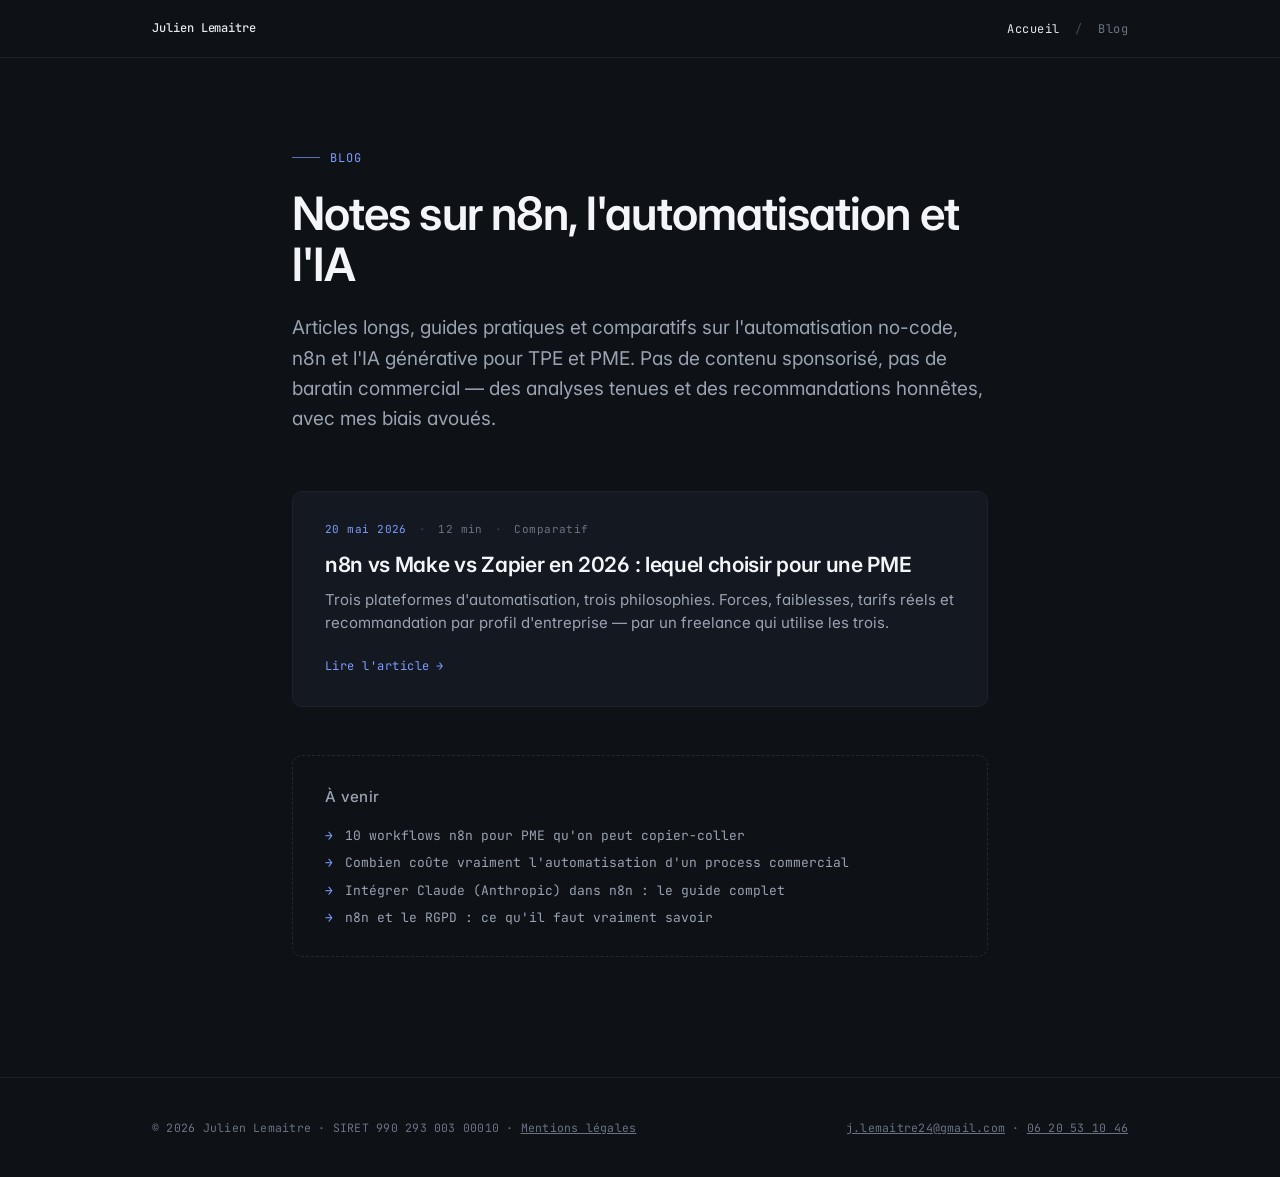
==== blog/index.html @ 1041b023 "Track les CTAs stratégiques via data-umami-event sur les 7 pages" ====
<!doctype html>
<html lang="fr-FR">
<head>
<meta charset="utf-8" />
<meta name="viewport" content="width=device-width, initial-scale=1" />

<title>Blog — n8n, automatisation et IA pour PME · Julien Lemaitre</title>
<meta name="description" content="Articles et guides sur l'automatisation no-code, n8n, l'IA générative et le workflow automation pour TPE et PME. Par Julien Lemaitre, freelance basé à Lyon." />
<meta name="author" content="Julien Lemaitre" />
<meta name="robots" content="index, follow, max-image-preview:large, max-snippet:-1" />
<meta name="theme-color" content="#0e1116" />

<link rel="canonical" href="https://julienlemaitre.fr/blog/" />
<link rel="icon" type="image/svg+xml" href="/favicon.svg" />
<link rel="apple-touch-icon" sizes="180x180" href="/apple-touch-icon.png" />

<meta property="og:type" content="website" />
<meta property="og:locale" content="fr_FR" />
<meta property="og:site_name" content="Julien Lemaitre" />
<meta property="og:title" content="Blog — n8n, automatisation et IA pour PME" />
<meta property="og:description" content="Articles et guides sur l'automatisation no-code, n8n et l'IA générative pour TPE et PME." />
<meta property="og:url" content="https://julienlemaitre.fr/blog/" />
<meta property="og:image" content="https://julienlemaitre.fr/assets/og-image.png" />

<meta name="twitter:card" content="summary_large_image" />
<meta name="twitter:title" content="Blog — n8n, automatisation et IA pour PME" />
<meta name="twitter:description" content="Articles et guides sur l'automatisation no-code et l'IA générative." />
<meta name="twitter:image" content="https://julienlemaitre.fr/assets/og-image.png" />

<link rel="preconnect" href="https://fonts.googleapis.com" />
<link rel="preconnect" href="https://fonts.gstatic.com" crossorigin />
<link href="https://fonts.googleapis.com/css2?family=Inter:wght@300;400;500;600;700&family=JetBrains+Mono:wght@400;500&display=swap" rel="stylesheet" />
<link rel="stylesheet" href="/assets/article.css" />

<script type="application/ld+json">
{
  "@context": "https://schema.org",
  "@graph": [
    {
      "@type": "BreadcrumbList",
      "itemListElement": [
        {"@type": "ListItem", "position": 1, "name": "Accueil", "item": "https://julienlemaitre.fr/"},
        {"@type": "ListItem", "position": 2, "name": "Blog"}
      ]
    },
    {
      "@type": "Blog",
      "name": "Blog Julien Lemaitre — n8n, automatisation et IA",
      "description": "Articles et guides sur l'automatisation no-code, n8n et l'IA générative pour TPE et PME.",
      "url": "https://julienlemaitre.fr/blog/",
      "inLanguage": "fr-FR",
      "author": {"@type": "Person", "name": "Julien Lemaitre", "url": "https://julienlemaitre.fr/"},
      "blogPost": [
        {
          "@type": "BlogPosting",
          "headline": "n8n vs Make vs Zapier en 2026 : lequel choisir pour une PME",
          "url": "https://julienlemaitre.fr/blog/n8n-vs-make-vs-zapier-2026",
          "datePublished": "2026-05-20",
          "author": {"@type": "Person", "name": "Julien Lemaitre"}
        }
      ]
    }
  ]
}
</script>

<style>
  .article-list { display: flex; flex-direction: column; gap: 18px; margin: 32px 0 0; }
  .article-card {
    display: block;
    padding: 28px 32px;
    background: var(--bg-card);
    border: 1px solid var(--border-soft);
    border-radius: 10px;
    text-decoration: none;
    color: inherit;
    transition: border-color 0.15s ease, transform 0.1s ease;
  }
  .article-card:hover {
    border-color: var(--accent-line);
    transform: translateY(-1px);
  }
  .article-card .article-meta {
    display: flex;
    gap: 12px;
    flex-wrap: wrap;
    align-items: center;
    font-family: var(--mono);
    font-size: 11px;
    letter-spacing: 0.04em;
    color: var(--fg-dim);
    margin-bottom: 12px;
  }
  .article-card .article-meta .date { color: var(--accent); }
  .article-card .article-meta .sep { opacity: 0.5; }
  .article-card .article-title {
    display: block;
    font-size: 21px;
    font-weight: 600;
    color: #f3f5f8;
    margin-bottom: 10px;
    letter-spacing: -0.015em;
    line-height: 1.3;
  }
  .article-card .article-desc {
    color: var(--fg-muted);
    font-size: 15px;
    line-height: 1.55;
    margin: 0 0 16px;
  }
  .article-card .article-read {
    font-family: var(--mono);
    font-size: 12px;
    letter-spacing: 0.04em;
    color: var(--accent);
    display: inline-flex;
    align-items: center;
    gap: 6px;
  }
  .article-card .article-read .arrow { transition: transform 0.15s ease; }
  .article-card:hover .article-read .arrow { transform: translateX(3px); }

  .upcoming {
    margin-top: 48px;
    padding: 28px 32px;
    border: 1px dashed var(--border);
    border-radius: 10px;
    color: var(--fg-dim);
  }
  .upcoming h2 {
    font-size: 15px;
    color: var(--fg-muted);
    margin: 0 0 16px;
    font-weight: 500;
    letter-spacing: 0.02em;
  }
  .upcoming ul {
    list-style: none;
    padding: 0;
    margin: 0;
    display: flex;
    flex-direction: column;
    gap: 8px;
  }
  .upcoming li {
    font-family: var(--mono);
    font-size: 13px;
    color: var(--fg-muted);
    line-height: 1.5;
  }
  .upcoming li::before {
    content: "→ ";
    color: var(--accent);
    margin-right: 4px;
  }
</style>
<script defer src="https://cloud.umami.is/script.js" data-website-id="cdc237ee-e042-418c-96bf-7b74067eba70"></script>
</head>
<body>

<nav class="top" aria-label="Fil d'Ariane">
  <div class="container">
    <a href="/" class="brand">Julien Lemaitre</a>
    <span class="crumb">
      <a href="/">Accueil</a>
      <span class="sep">/</span>
      Blog
    </span>
  </div>
</nav>

<article class="case-page">
  <div class="container">

    <header class="head">
      <p class="eyebrow">Blog</p>
      <h1>Notes sur n8n, l'automatisation et l'IA</h1>
      <p class="lede">
        Articles longs, guides pratiques et comparatifs sur l'automatisation no-code, n8n et l'IA
        générative pour TPE et PME. Pas de contenu sponsorisé, pas de baratin commercial — des
        analyses tenues et des recommandations honnêtes, avec mes biais avoués.
      </p>
    </header>

    <div class="article-list">

      <a class="article-card" data-umami-event="article-card-click" href="/blog/n8n-vs-make-vs-zapier-2026.html">
        <div class="article-meta">
          <span class="date">20 mai 2026</span>
          <span class="sep">·</span>
          <span>12 min</span>
          <span class="sep">·</span>
          <span>Comparatif</span>
        </div>
        <span class="article-title">n8n vs Make vs Zapier en 2026 : lequel choisir pour une PME</span>
        <p class="article-desc">
          Trois plateformes d'automatisation, trois philosophies. Forces, faiblesses, tarifs réels
          et recommandation par profil d'entreprise — par un freelance qui utilise les trois.
        </p>
        <span class="article-read">Lire l'article <span class="arrow" aria-hidden="true">→</span></span>
      </a>

    </div>

    <section class="upcoming" aria-labelledby="upcoming-title">
      <h2 id="upcoming-title">À venir</h2>
      <ul>
        <li>10 workflows n8n pour PME qu'on peut copier-coller</li>
        <li>Combien coûte vraiment l'automatisation d'un process commercial</li>
        <li>Intégrer Claude (Anthropic) dans n8n : le guide complet</li>
        <li>n8n et le RGPD : ce qu'il faut vraiment savoir</li>
      </ul>
    </section>

  </div>
</article>

<footer>
  <div class="container">
    <span>© 2026 Julien Lemaitre · SIRET 990 293 003 00010 · <a href="/mentions-legales.html">Mentions légales</a></span>
    <span><a href="mailto:j.lemaitre24@gmail.com" data-umami-event="mail-footer">j.lemaitre24@gmail.com</a> · <a href="tel:+33620531046" data-umami-event="phone-footer">06 20 53 10 46</a></span>
  </div>
</footer>

</body>
</html>
---- assets/article.css ----
:root {
  --bg:          #0e1116;
  --bg-elev:     #161a22;
  --bg-card:     #141821;
  --border:      #232834;
  --border-soft: #1c212b;
  --fg:          #e6e8ec;
  --fg-muted:    #9aa3b2;
  --fg-dim:      #6b7383;
  --accent:      #7c9cff;
  --accent-soft: #2a3550;
  --accent-line: #3a4a78;

  --mono: "JetBrains Mono", ui-monospace, SFMono-Regular, Menlo, monospace;
  --sans: "Inter", ui-sans-serif, system-ui, -apple-system, "Segoe UI", Roboto, sans-serif;

  --container: 760px;
}

* { box-sizing: border-box; }
html, body { margin: 0; padding: 0; }
html { -webkit-text-size-adjust: 100%; scroll-behavior: smooth; }
body {
  background: var(--bg);
  color: var(--fg);
  font-family: var(--sans);
  font-size: 16.5px;
  line-height: 1.7;
  font-feature-settings: "ss01", "cv11";
  -webkit-font-smoothing: antialiased;
  -moz-osx-font-smoothing: grayscale;
}
a { color: var(--accent); }
::selection { background: var(--accent-soft); color: #fff; }

.container {
  max-width: var(--container);
  margin: 0 auto;
  padding: 0 32px;
}

nav.top {
  border-bottom: 1px solid var(--border-soft);
  padding: 18px 0;
  font-family: var(--mono);
  font-size: 12px;
  color: var(--fg-dim);
  letter-spacing: 0.04em;
}
nav.top .container {
  max-width: 1040px;
  display: flex;
  justify-content: space-between;
  align-items: center;
  gap: 16px;
  flex-wrap: wrap;
}
nav.top a {
  color: var(--fg);
  text-decoration: none;
  border-bottom: 1px solid transparent;
  transition: border-color 0.15s ease, color 0.15s ease;
}
nav.top a:hover { color: var(--accent); border-bottom-color: var(--accent); }
nav.top .brand { color: var(--fg); font-weight: 500; letter-spacing: -0.005em; }
nav.top .crumb { color: var(--fg-dim); }
nav.top .crumb .sep { margin: 0 8px; opacity: 0.6; }

article.case-page {
  padding: 80px 0 40px;
}
article.case-page header.head {
  margin-bottom: 56px;
  max-width: var(--container);
}

/* ─── Layout avec sommaire latéral ─── */
.case-page .container.has-toc {
  max-width: 1080px;
  display: grid;
  grid-template-columns: minmax(0, 1fr) 220px;
  gap: 64px;
  align-items: start;
}
.case-page .container.has-toc .article-main {
  min-width: 0;
  max-width: var(--container);
}
.case-page .container.has-toc .article-main header.head { max-width: 100%; }

@media (max-width: 1100px) {
  .case-page .container.has-toc {
    grid-template-columns: 1fr;
    max-width: var(--container);
    gap: 0;
  }
}

aside.toc {
  position: sticky;
  top: 32px;
  align-self: start;
  padding: 0 0 0 18px;
  border-left: 1px solid var(--border-soft);
  max-height: calc(100vh - 64px);
  overflow-y: auto;
  font-size: 13px;
  line-height: 1.5;
}
aside.toc .toc-label {
  font-family: var(--mono);
  font-size: 10.5px;
  letter-spacing: 0.1em;
  text-transform: uppercase;
  color: var(--fg-dim);
  margin: 0 0 14px;
}
aside.toc ol {
  list-style: none;
  margin: 0;
  padding: 0;
  counter-reset: tocnum;
}
aside.toc ol li {
  margin: 0 0 8px;
  position: relative;
  counter-increment: tocnum;
}
aside.toc ol li::before {
  content: counter(tocnum, decimal-leading-zero);
  font-family: var(--mono);
  font-size: 10.5px;
  color: var(--fg-dim);
  margin-right: 8px;
  letter-spacing: 0.02em;
}
aside.toc ol li ol {
  margin-top: 6px;
  padding-left: 12px;
  counter-reset: subtocnum;
}
aside.toc ol li ol li {
  margin-bottom: 4px;
  counter-increment: subtocnum;
}
aside.toc ol li ol li::before {
  content: "–";
  color: var(--fg-dim);
  margin-right: 6px;
}
aside.toc a {
  color: var(--fg-muted);
  text-decoration: none;
  transition: color 0.12s ease;
}
aside.toc a:hover { color: var(--accent); }
aside.toc a.active {
  color: var(--accent);
  font-weight: 500;
}

/* En mobile : sommaire en accordion en haut */
@media (max-width: 1100px) {
  aside.toc {
    position: static;
    margin: 24px 0 40px;
    padding: 20px 22px;
    border: 1px solid var(--border-soft);
    border-radius: 8px;
    max-height: none;
  }
  aside.toc.collapsed ol { display: none; }
  aside.toc .toc-label {
    cursor: pointer;
    display: flex;
    align-items: center;
    justify-content: space-between;
    margin-bottom: 0;
  }
  aside.toc.collapsed .toc-label { margin-bottom: 0; }
  aside.toc:not(.collapsed) .toc-label { margin-bottom: 14px; }
  aside.toc .toc-toggle {
    font-family: var(--mono);
    color: var(--accent);
    font-size: 14px;
    background: none;
    border: none;
    padding: 0;
    cursor: pointer;
  }
}

/* Scroll-margin pour que les ancres ne soient pas collées en haut */
.prose h2, .prose h3 { scroll-margin-top: 24px; }
.head .eyebrow {
  font-family: var(--mono);
  font-size: 12px;
  letter-spacing: 0.08em;
  color: var(--accent);
  text-transform: uppercase;
  margin: 0 0 20px;
  display: inline-flex;
  align-items: center;
  gap: 10px;
}
.head .eyebrow::before {
  content: "";
  display: inline-block;
  width: 28px; height: 1px;
  background: var(--accent);
  opacity: 0.7;
}
.head h1 {
  font-size: clamp(32px, 4.6vw, 46px);
  line-height: 1.1;
  letter-spacing: -0.02em;
  font-weight: 600;
  margin: 0 0 24px;
  color: #f3f5f8;
}
.head .lede {
  font-size: clamp(17px, 1.6vw, 19px);
  color: var(--fg-muted);
  line-height: 1.6;
  margin: 0 0 32px;
}
.meta-row {
  display: flex;
  gap: 14px;
  flex-wrap: wrap;
  font-family: var(--mono);
  font-size: 11.5px;
  color: var(--fg-dim);
  letter-spacing: 0.04em;
}
.meta-row .chip {
  padding: 4px 10px;
  border: 1px solid var(--border);
  border-radius: 4px;
  color: var(--fg-muted);
}

.hero-shot {
  margin: 0 0 64px;
  background: #0a0a0f;
  border: 1px solid var(--border-soft);
  border-radius: 10px;
  padding: 0;
  overflow: hidden;
}
.hero-shot img {
  display: block;
  width: 100%;
  height: auto;
}
.hero-shot figcaption {
  font-family: var(--mono);
  font-size: 11px;
  color: var(--fg-dim);
  letter-spacing: 0.04em;
  padding: 12px 20px;
  border-top: 1px solid var(--border-soft);
  background: #0b0e13;
}

.prose h2 {
  font-size: clamp(22px, 2.4vw, 28px);
  font-weight: 600;
  letter-spacing: -0.015em;
  color: #f3f5f8;
  margin: 56px 0 18px;
  line-height: 1.25;
}
.prose h2:first-child { margin-top: 0; }
.prose h3 {
  font-size: 18px;
  font-weight: 600;
  color: #f3f5f8;
  margin: 32px 0 12px;
  letter-spacing: -0.01em;
}
.prose p {
  margin: 0 0 18px;
  color: var(--fg-muted);
}
.prose p strong { color: var(--fg); font-weight: 500; }
.prose ul, .prose ol {
  color: var(--fg-muted);
  padding-left: 22px;
  margin: 0 0 24px;
}
.prose li { margin-bottom: 10px; line-height: 1.65; }
.prose li strong { color: var(--fg); font-weight: 500; }
.prose code {
  font-family: var(--mono);
  font-size: 13.5px;
  background: var(--bg-card);
  border: 1px solid var(--border-soft);
  padding: 1px 6px;
  border-radius: 3px;
  color: var(--fg);
}
.prose blockquote {
  margin: 24px 0;
  padding: 14px 22px;
  border-left: 2px solid var(--accent-line);
  background: rgba(124,156,255,0.04);
  color: var(--fg);
  font-style: italic;
  border-radius: 0 4px 4px 0;
}

.steps {
  margin: 32px 0 40px;
  border-left: 1px solid var(--border);
  padding-left: 0;
}
.steps .step {
  padding-left: 32px;
  position: relative;
  padding-bottom: 28px;
}
.steps .step:last-child { padding-bottom: 0; }
.steps .step::before {
  content: attr(data-step);
  position: absolute;
  left: -16px;
  top: 0;
  width: 32px;
  height: 32px;
  border-radius: 50%;
  background: var(--bg-card);
  border: 1px solid var(--accent-line);
  display: grid;
  place-items: center;
  font-family: var(--mono);
  font-size: 11.5px;
  color: var(--accent);
  font-weight: 600;
}
.steps .step h3 {
  margin: 4px 0 8px;
  font-size: 17px;
  color: #f3f5f8;
}
.steps .step p {
  color: var(--fg-muted);
  font-size: 15px;
  margin: 0;
}
.steps .step p + p { margin-top: 10px; }

.callout {
  margin: 32px 0;
  padding: 20px 24px;
  background: rgba(124,156,255,0.05);
  border: 1px solid var(--accent-line);
  border-radius: 8px;
}
.callout .label {
  font-family: var(--mono);
  font-size: 10.5px;
  letter-spacing: 0.1em;
  text-transform: uppercase;
  color: var(--accent);
  margin-bottom: 8px;
  display: block;
}
.callout p { margin: 0; color: var(--fg); font-size: 15px; }

.kpi-grid {
  display: grid;
  grid-template-columns: repeat(3, 1fr);
  gap: 16px;
  margin: 28px 0 32px;
}
@media (max-width: 640px) { .kpi-grid { grid-template-columns: 1fr; } }
.kpi {
  background: var(--bg-card);
  border: 1px solid var(--border-soft);
  border-radius: 8px;
  padding: 20px 22px;
}
.kpi .value {
  font-family: var(--mono);
  font-size: 24px;
  color: var(--accent);
  font-weight: 500;
  letter-spacing: -0.01em;
  margin-bottom: 6px;
}
.kpi .label {
  font-size: 13px;
  color: var(--fg-muted);
  line-height: 1.5;
}

details.faq {
  border-top: 1px solid var(--border-soft);
  padding: 18px 0;
}
details.faq[open] summary { color: var(--accent); }
details.faq summary {
  cursor: pointer;
  list-style: none;
  font-weight: 500;
  color: var(--fg);
  font-size: 15.5px;
  display: flex;
  justify-content: space-between;
  gap: 16px;
  transition: color 0.15s ease;
}
details.faq summary::-webkit-details-marker { display: none; }
details.faq summary::after {
  content: "+";
  font-family: var(--mono);
  color: var(--accent);
  font-size: 18px;
  transition: transform 0.2s ease;
}
details.faq[open] summary::after { content: "−"; }
details.faq[open] { padding-bottom: 24px; }
details.faq p {
  margin: 14px 0 0;
  color: var(--fg-muted);
  font-size: 15px;
  line-height: 1.65;
}

.related {
  margin: 72px 0 0;
  padding-top: 40px;
  border-top: 1px solid var(--border-soft);
}
.related h2 {
  font-size: 18px;
  font-weight: 600;
  color: #f3f5f8;
  margin: 0 0 24px;
  letter-spacing: -0.01em;
}
.related-grid {
  display: grid;
  grid-template-columns: repeat(2, 1fr);
  gap: 16px;
}
@media (max-width: 640px) { .related-grid { grid-template-columns: 1fr; } }
.related-card {
  display: block;
  padding: 22px 24px;
  background: var(--bg-card);
  border: 1px solid var(--border-soft);
  border-radius: 8px;
  text-decoration: none;
  color: inherit;
  transition: border-color 0.15s ease, transform 0.1s ease;
}
.related-card:hover {
  border-color: var(--accent-line);
  transform: translateY(-1px);
}
.related-card .related-eyebrow {
  display: block;
  font-family: var(--mono);
  font-size: 10.5px;
  letter-spacing: 0.1em;
  text-transform: uppercase;
  color: var(--accent);
  margin-bottom: 8px;
}
.related-card .related-title {
  display: block;
  font-size: 15.5px;
  font-weight: 500;
  color: var(--fg);
  margin-bottom: 8px;
  line-height: 1.35;
}
.related-card .related-tools {
  font-family: var(--mono);
  font-size: 11px;
  color: var(--fg-dim);
  letter-spacing: 0.02em;
}

.cta-block {
  margin: 48px 0 0;
  padding: 36px 32px;
  background: var(--bg-card);
  border: 1px solid var(--accent-line);
  border-radius: 12px;
  text-align: center;
}
.cta-block h2 {
  margin: 0 0 12px;
  font-size: 22px;
  color: #f3f5f8;
}
.cta-block p {
  margin: 0 0 24px;
  color: var(--fg-muted);
  font-size: 15.5px;
}
.cta-block .actions { justify-content: center; }

.actions {
  display: flex;
  gap: 12px;
  flex-wrap: wrap;
  align-items: center;
}
.btn {
  display: inline-flex;
  align-items: center;
  gap: 10px;
  padding: 12px 22px;
  font-size: 14.5px;
  font-weight: 500;
  text-decoration: none;
  border-radius: 6px;
  border: 1px solid transparent;
  transition: background 0.15s ease, border-color 0.15s ease, transform 0.1s ease;
}
.btn-primary { background: var(--accent); color: #0b0e13; font-weight: 600; }
.btn-primary:hover { background: #93afff; }
.btn-ghost { color: var(--fg); border-color: var(--border); background: transparent; }
.btn-ghost:hover { border-color: var(--accent-line); background: rgba(124,156,255,0.04); }
.btn .arrow { transition: transform 0.15s ease; }
.btn:hover .arrow { transform: translateX(2px); }

footer {
  border-top: 1px solid var(--border-soft);
  padding: 40px 0;
  margin-top: 80px;
  font-family: var(--mono);
  font-size: 11.5px;
  color: var(--fg-dim);
  letter-spacing: 0.02em;
}
footer .container {
  max-width: 1040px;
  display: flex;
  justify-content: space-between;
  flex-wrap: wrap;
  gap: 12px;
}
footer a { color: var(--fg-dim); }
footer a:hover { color: var(--accent); }

@media (max-width: 720px) {
  article.case-page { padding: 56px 0 24px; }
  .container { padding: 0 22px; }
}
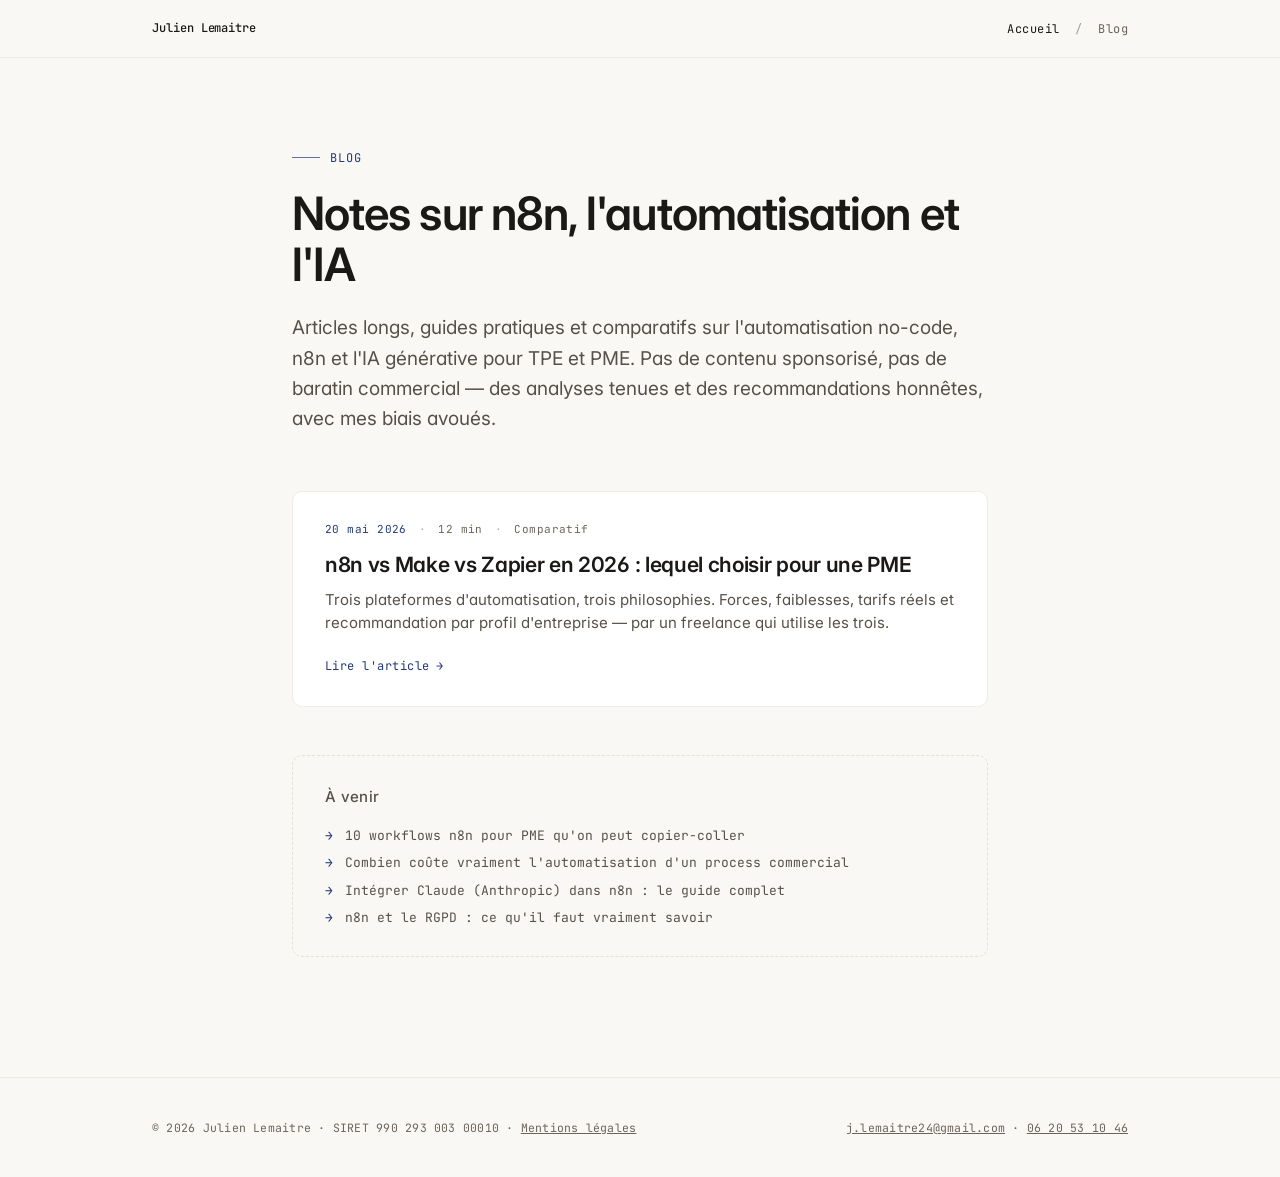
==== commit a7d771c9: "Passe le site en thème clair et repositionne l'offre sur automatisation IA + développement Symfony" ====
--- a/blog/index.html
+++ b/blog/index.html
@@ -5,12 +5,12 @@
 <meta name="viewport" content="width=device-width, initial-scale=1" />
 
 <title>Blog — n8n, automatisation et IA pour PME · Julien Lemaitre</title>
-<meta name="description" content="Articles et guides sur l'automatisation no-code, n8n, l'IA générative et le workflow automation pour TPE et PME. Par Julien Lemaitre, freelance basé à Lyon." />
+<meta name="description" content="Articles sur n8n, l'automatisation de process et l'IA générative appliquée aux TPE et PME. Retours concrets et comparatifs d'outils." />
 <meta name="author" content="Julien Lemaitre" />
 <meta name="robots" content="index, follow, max-image-preview:large, max-snippet:-1" />
-<meta name="theme-color" content="#0e1116" />
-
-<link rel="canonical" href="https://julienlemaitre.fr/blog/" />
+<meta name="theme-color" content="#faf8f5" />
+
+<link rel="canonical" href="https://julienlemaitre.fr/blog" />
 <link rel="icon" type="image/svg+xml" href="/favicon.svg" />
 <link rel="apple-touch-icon" sizes="180x180" href="/apple-touch-icon.png" />
 
@@ -19,7 +19,7 @@
 <meta property="og:site_name" content="Julien Lemaitre" />
 <meta property="og:title" content="Blog — n8n, automatisation et IA pour PME" />
 <meta property="og:description" content="Articles et guides sur l'automatisation no-code, n8n et l'IA générative pour TPE et PME." />
-<meta property="og:url" content="https://julienlemaitre.fr/blog/" />
+<meta property="og:url" content="https://julienlemaitre.fr/blog" />
 <meta property="og:image" content="https://julienlemaitre.fr/assets/og-image.png" />
 
 <meta name="twitter:card" content="summary_large_image" />
@@ -47,7 +47,7 @@
       "@type": "Blog",
       "name": "Blog Julien Lemaitre — n8n, automatisation et IA",
       "description": "Articles et guides sur l'automatisation no-code, n8n et l'IA générative pour TPE et PME.",
-      "url": "https://julienlemaitre.fr/blog/",
+      "url": "https://julienlemaitre.fr/blog",
       "inLanguage": "fr-FR",
       "author": {"@type": "Person", "name": "Julien Lemaitre", "url": "https://julienlemaitre.fr/"},
       "blogPost": [
@@ -97,7 +97,7 @@
     display: block;
     font-size: 21px;
     font-weight: 600;
-    color: #f3f5f8;
+    color: var(--fg);
     margin-bottom: 10px;
     letter-spacing: -0.015em;
     line-height: 1.3;
@@ -184,7 +184,7 @@
 
     <div class="article-list">
 
-      <a class="article-card" data-umami-event="article-card-click" href="/blog/n8n-vs-make-vs-zapier-2026.html">
+      <a class="article-card" data-umami-event="article-card-click" href="/blog/n8n-vs-make-vs-zapier-2026">
         <div class="article-meta">
           <span class="date">20 mai 2026</span>
           <span class="sep">·</span>
@@ -217,7 +217,7 @@
 
 <footer>
   <div class="container">
-    <span>© 2026 Julien Lemaitre · SIRET 990 293 003 00010 · <a href="/mentions-legales.html">Mentions légales</a></span>
+    <span>© 2026 Julien Lemaitre · SIRET 990 293 003 00010 · <a href="/mentions-legales">Mentions légales</a></span>
     <span><a href="mailto:j.lemaitre24@gmail.com" data-umami-event="mail-footer">j.lemaitre24@gmail.com</a> · <a href="tel:+33620531046" data-umami-event="phone-footer">06 20 53 10 46</a></span>
   </div>
 </footer>
--- a/assets/article.css
+++ b/assets/article.css
@@ -1,15 +1,16 @@
 :root {
-  --bg:          #0e1116;
-  --bg-elev:     #161a22;
-  --bg-card:     #141821;
-  --border:      #232834;
-  --border-soft: #1c212b;
-  --fg:          #e6e8ec;
-  --fg-muted:    #9aa3b2;
-  --fg-dim:      #6b7383;
-  --accent:      #7c9cff;
-  --accent-soft: #2a3550;
-  --accent-line: #3a4a78;
+  --bg:          #faf8f5;
+  --bg-elev:     #f4f1ea;
+  --bg-card:     #ffffff;
+  --border:      #e6e0d6;
+  --border-soft: #f0ece4;
+  --fg:          #1b1917;
+  --fg-muted:    #565049;
+  --fg-dim:      #6b645b;
+  --accent:      #22397a;
+  --accent-soft: #e4e9f5;
+  --accent-line: #b8c4e2;
+  --shot-bg:     #10141b;
 
   --mono: "JetBrains Mono", ui-monospace, SFMono-Regular, Menlo, monospace;
   --sans: "Inter", ui-sans-serif, system-ui, -apple-system, "Segoe UI", Roboto, sans-serif;
@@ -31,7 +32,7 @@
   -moz-osx-font-smoothing: grayscale;
 }
 a { color: var(--accent); }
-::selection { background: var(--accent-soft); color: #fff; }
+::selection { background: var(--accent-soft); color: var(--fg); }
 
 .container {
   max-width: var(--container);
@@ -216,7 +217,7 @@
   letter-spacing: -0.02em;
   font-weight: 600;
   margin: 0 0 24px;
-  color: #f3f5f8;
+  color: var(--fg);
 }
 .head .lede {
   font-size: clamp(17px, 1.6vw, 19px);
@@ -242,7 +243,7 @@
 
 .hero-shot {
   margin: 0 0 64px;
-  background: #0a0a0f;
+  background: var(--shot-bg);
   border: 1px solid var(--border-soft);
   border-radius: 10px;
   padding: 0;
@@ -260,14 +261,14 @@
   letter-spacing: 0.04em;
   padding: 12px 20px;
   border-top: 1px solid var(--border-soft);
-  background: #0b0e13;
+  background: var(--bg-elev);
 }
 
 .prose h2 {
   font-size: clamp(22px, 2.4vw, 28px);
   font-weight: 600;
   letter-spacing: -0.015em;
-  color: #f3f5f8;
+  color: var(--fg);
   margin: 56px 0 18px;
   line-height: 1.25;
 }
@@ -275,7 +276,7 @@
 .prose h3 {
   font-size: 18px;
   font-weight: 600;
-  color: #f3f5f8;
+  color: var(--fg);
   margin: 32px 0 12px;
   letter-spacing: -0.01em;
 }
@@ -304,7 +305,7 @@
   margin: 24px 0;
   padding: 14px 22px;
   border-left: 2px solid var(--accent-line);
-  background: rgba(124,156,255,0.04);
+  background: var(--accent-soft);
   color: var(--fg);
   font-style: italic;
   border-radius: 0 4px 4px 0;
@@ -341,7 +342,7 @@
 .steps .step h3 {
   margin: 4px 0 8px;
   font-size: 17px;
-  color: #f3f5f8;
+  color: var(--fg);
 }
 .steps .step p {
   color: var(--fg-muted);
@@ -353,7 +354,7 @@
 .callout {
   margin: 32px 0;
   padding: 20px 24px;
-  background: rgba(124,156,255,0.05);
+  background: var(--accent-soft);
   border: 1px solid var(--accent-line);
   border-radius: 8px;
 }
@@ -436,7 +437,7 @@
 .related h2 {
   font-size: 18px;
   font-weight: 600;
-  color: #f3f5f8;
+  color: var(--fg);
   margin: 0 0 24px;
   letter-spacing: -0.01em;
 }
@@ -495,7 +496,7 @@
 .cta-block h2 {
   margin: 0 0 12px;
   font-size: 22px;
-  color: #f3f5f8;
+  color: var(--fg);
 }
 .cta-block p {
   margin: 0 0 24px;
@@ -522,10 +523,10 @@
   border: 1px solid transparent;
   transition: background 0.15s ease, border-color 0.15s ease, transform 0.1s ease;
 }
-.btn-primary { background: var(--accent); color: #0b0e13; font-weight: 600; }
-.btn-primary:hover { background: #93afff; }
+.btn-primary { background: var(--accent); color: #ffffff; font-weight: 600; }
+.btn-primary:hover { background: #2e4a99; }
 .btn-ghost { color: var(--fg); border-color: var(--border); background: transparent; }
-.btn-ghost:hover { border-color: var(--accent-line); background: rgba(124,156,255,0.04); }
+.btn-ghost:hover { border-color: var(--accent-line); background: var(--accent-soft); }
 .btn .arrow { transition: transform 0.15s ease; }
 .btn:hover .arrow { transform: translateX(2px); }
 
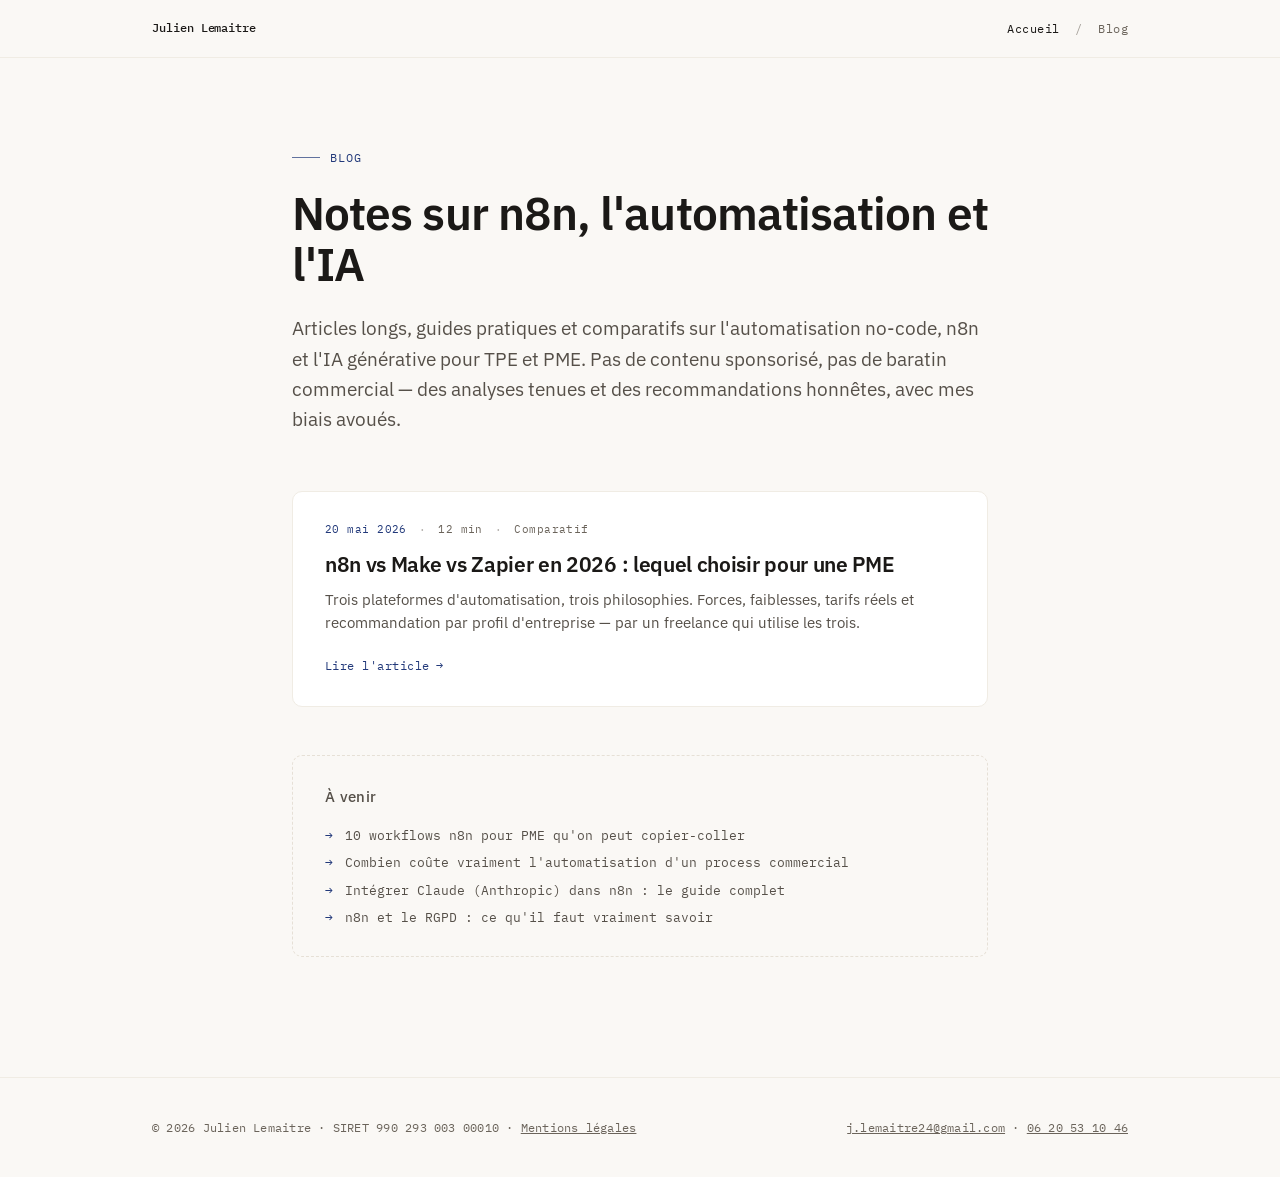
==== commit 57d1a349: "Ajoute la page de migration Symfony 6.4 vers 7.4 et passe le site en IBM Plex Services de l'accueil " ====
--- a/blog/index.html
+++ b/blog/index.html
@@ -29,7 +29,7 @@
 
 <link rel="preconnect" href="https://fonts.googleapis.com" />
 <link rel="preconnect" href="https://fonts.gstatic.com" crossorigin />
-<link href="https://fonts.googleapis.com/css2?family=Inter:wght@300;400;500;600;700&family=JetBrains+Mono:wght@400;500&display=swap" rel="stylesheet" />
+<link href="https://fonts.googleapis.com/css2?family=IBM+Plex+Sans:wght@400;500;600;700&family=IBM+Plex+Mono:wght@400;500&display=swap" rel="stylesheet" />
 <link rel="stylesheet" href="/assets/article.css" />
 
 <script type="application/ld+json">
--- a/assets/article.css
+++ b/assets/article.css
@@ -12,8 +12,8 @@
   --accent-line: #b8c4e2;
   --shot-bg:     #10141b;
 
-  --mono: "JetBrains Mono", ui-monospace, SFMono-Regular, Menlo, monospace;
-  --sans: "Inter", ui-sans-serif, system-ui, -apple-system, "Segoe UI", Roboto, sans-serif;
+  --mono: "IBM Plex Mono", ui-monospace, SFMono-Regular, Menlo, monospace;
+  --sans: "IBM Plex Sans", ui-sans-serif, system-ui, -apple-system, "Segoe UI", Roboto, sans-serif;
 
   --container: 760px;
 }
@@ -27,7 +27,7 @@
   font-family: var(--sans);
   font-size: 16.5px;
   line-height: 1.7;
-  font-feature-settings: "ss01", "cv11";
+  
   -webkit-font-smoothing: antialiased;
   -moz-osx-font-smoothing: grayscale;
 }
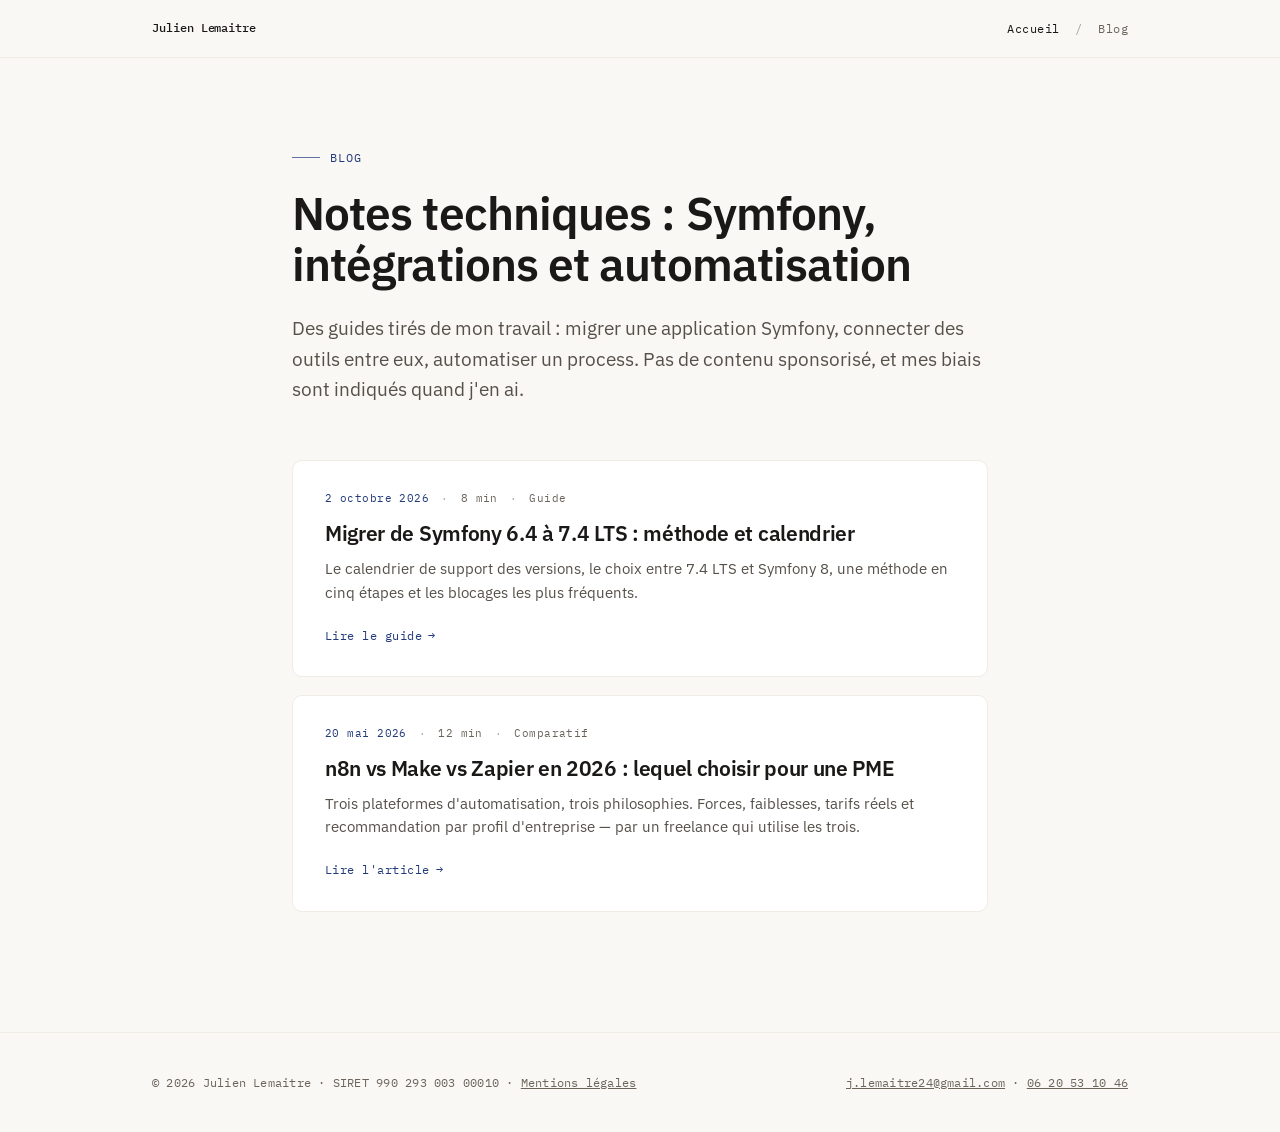
==== commit 09e9a1c2: "Repositionne l'index du blog sur Symfony et retire la liste d'articles à venir" ====
--- a/blog/index.html
+++ b/blog/index.html
@@ -4,8 +4,8 @@
 <meta charset="utf-8" />
 <meta name="viewport" content="width=device-width, initial-scale=1" />
 
-<title>Blog — n8n, automatisation et IA pour PME · Julien Lemaitre</title>
-<meta name="description" content="Articles sur n8n, l'automatisation de process et l'IA générative appliquée aux TPE et PME. Retours concrets et comparatifs d'outils." />
+<title>Blog — Symfony, intégrations et automatisation · Julien Lemaitre</title>
+<meta name="description" content="Guides pratiques sur la migration Symfony, les intégrations API et l'automatisation de process. Retours d'expérience et comparatifs d'outils." />
 <meta name="author" content="Julien Lemaitre" />
 <meta name="robots" content="index, follow, max-image-preview:large, max-snippet:-1" />
 <meta name="theme-color" content="#faf8f5" />
@@ -17,14 +17,14 @@
 <meta property="og:type" content="website" />
 <meta property="og:locale" content="fr_FR" />
 <meta property="og:site_name" content="Julien Lemaitre" />
-<meta property="og:title" content="Blog — n8n, automatisation et IA pour PME" />
-<meta property="og:description" content="Articles et guides sur l'automatisation no-code, n8n et l'IA générative pour TPE et PME." />
+<meta property="og:title" content="Blog — Symfony, intégrations et automatisation" />
+<meta property="og:description" content="Guides pratiques sur la migration Symfony, les intégrations API et l'automatisation de process." />
 <meta property="og:url" content="https://julienlemaitre.fr/blog" />
 <meta property="og:image" content="https://julienlemaitre.fr/assets/og-image.png" />
 
 <meta name="twitter:card" content="summary_large_image" />
-<meta name="twitter:title" content="Blog — n8n, automatisation et IA pour PME" />
-<meta name="twitter:description" content="Articles et guides sur l'automatisation no-code et l'IA générative." />
+<meta name="twitter:title" content="Blog — Symfony, intégrations et automatisation" />
+<meta name="twitter:description" content="Guides pratiques sur la migration Symfony, les intégrations API et l'automatisation." />
 <meta name="twitter:image" content="https://julienlemaitre.fr/assets/og-image.png" />
 
 <link rel="preconnect" href="https://fonts.googleapis.com" />
@@ -45,12 +45,19 @@
     },
     {
       "@type": "Blog",
-      "name": "Blog Julien Lemaitre — n8n, automatisation et IA",
-      "description": "Articles et guides sur l'automatisation no-code, n8n et l'IA générative pour TPE et PME.",
+      "name": "Blog Julien Lemaitre — Symfony, intégrations et automatisation",
+      "description": "Guides pratiques sur la migration Symfony, les intégrations API et l'automatisation de process.",
       "url": "https://julienlemaitre.fr/blog",
       "inLanguage": "fr-FR",
       "author": {"@type": "Person", "name": "Julien Lemaitre", "url": "https://julienlemaitre.fr/"},
       "blogPost": [
+        {
+          "@type": "BlogPosting",
+          "headline": "Migrer de Symfony 6.4 à 7.4 LTS : méthode et calendrier",
+          "url": "https://julienlemaitre.fr/montee-de-version-symfony",
+          "datePublished": "2026-10-02",
+          "author": {"@type": "Person", "name": "Julien Lemaitre"}
+        },
         {
           "@type": "BlogPosting",
           "headline": "n8n vs Make vs Zapier en 2026 : lequel choisir pour une PME",
@@ -174,15 +181,31 @@
 
     <header class="head">
       <p class="eyebrow">Blog</p>
-      <h1>Notes sur n8n, l'automatisation et l'IA</h1>
+      <h1>Notes techniques : Symfony, intégrations et automatisation</h1>
       <p class="lede">
-        Articles longs, guides pratiques et comparatifs sur l'automatisation no-code, n8n et l'IA
-        générative pour TPE et PME. Pas de contenu sponsorisé, pas de baratin commercial — des
-        analyses tenues et des recommandations honnêtes, avec mes biais avoués.
+        Des guides tirés de mon travail : migrer une application Symfony, connecter des outils
+        entre eux, automatiser un process. Pas de contenu sponsorisé, et mes biais sont indiqués
+        quand j'en ai.
       </p>
     </header>
 
     <div class="article-list">
+
+      <a class="article-card" data-umami-event="article-card-click" href="/montee-de-version-symfony">
+        <div class="article-meta">
+          <span class="date">2 octobre 2026</span>
+          <span class="sep">·</span>
+          <span>8 min</span>
+          <span class="sep">·</span>
+          <span>Guide</span>
+        </div>
+        <span class="article-title">Migrer de Symfony 6.4 à 7.4 LTS : méthode et calendrier</span>
+        <p class="article-desc">
+          Le calendrier de support des versions, le choix entre 7.4 LTS et Symfony 8, une méthode
+          en cinq étapes et les blocages les plus fréquents.
+        </p>
+        <span class="article-read">Lire le guide <span class="arrow" aria-hidden="true">→</span></span>
+      </a>
 
       <a class="article-card" data-umami-event="article-card-click" href="/blog/n8n-vs-make-vs-zapier-2026">
         <div class="article-meta">
@@ -202,15 +225,6 @@
 
     </div>
 
-    <section class="upcoming" aria-labelledby="upcoming-title">
-      <h2 id="upcoming-title">À venir</h2>
-      <ul>
-        <li>10 workflows n8n pour PME qu'on peut copier-coller</li>
-        <li>Combien coûte vraiment l'automatisation d'un process commercial</li>
-        <li>Intégrer Claude (Anthropic) dans n8n : le guide complet</li>
-        <li>n8n et le RGPD : ce qu'il faut vraiment savoir</li>
-      </ul>
-    </section>
 
   </div>
 </article>
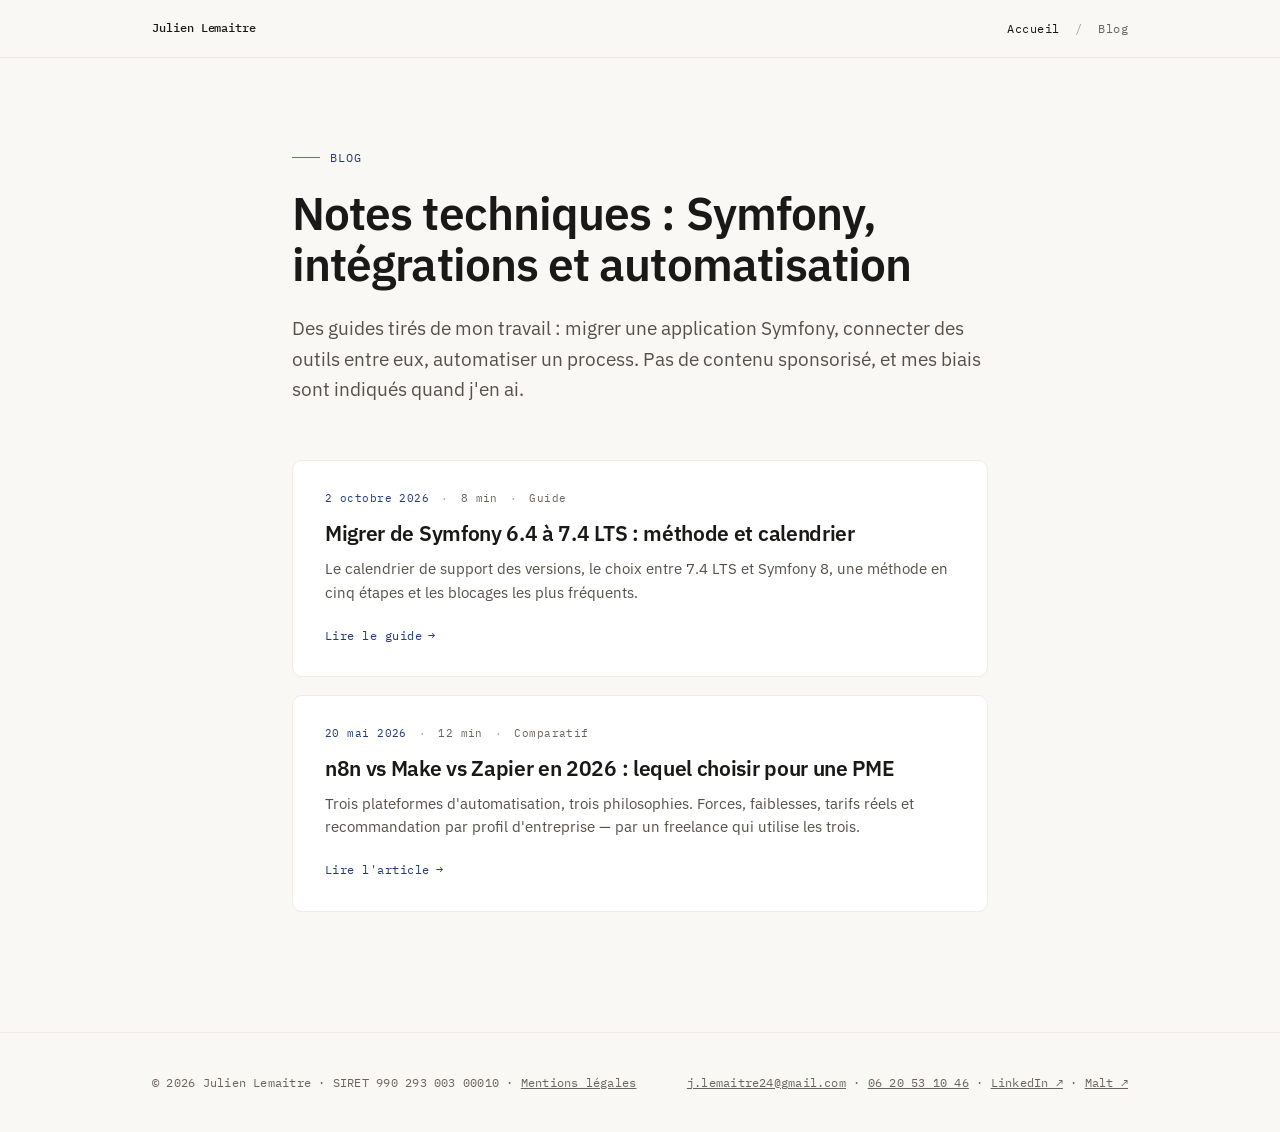
==== commit eafd6b57: "Ajoute les liens LinkedIn et Malt au pied de page de toutes les pages" ====
--- a/blog/index.html
+++ b/blog/index.html
@@ -232,7 +232,7 @@
 <footer>
   <div class="container">
     <span>© 2026 Julien Lemaitre · SIRET 990 293 003 00010 · <a href="/mentions-legales">Mentions légales</a></span>
-    <span><a href="mailto:j.lemaitre24@gmail.com" data-umami-event="mail-footer">j.lemaitre24@gmail.com</a> · <a href="tel:+33620531046" data-umami-event="phone-footer">06 20 53 10 46</a></span>
+    <span><a href="mailto:j.lemaitre24@gmail.com" data-umami-event="mail-footer">j.lemaitre24@gmail.com</a> · <a href="tel:+33620531046" data-umami-event="phone-footer">06 20 53 10 46</a> · <a href="https://www.linkedin.com/in/julienltm" data-umami-event="linkedin-footer" target="_blank" rel="noopener">LinkedIn ↗</a> · <a href="https://malt.fr/profile/julienlemaitre" data-umami-event="malt-footer" target="_blank" rel="noopener">Malt ↗</a></span>
   </div>
 </footer>
 
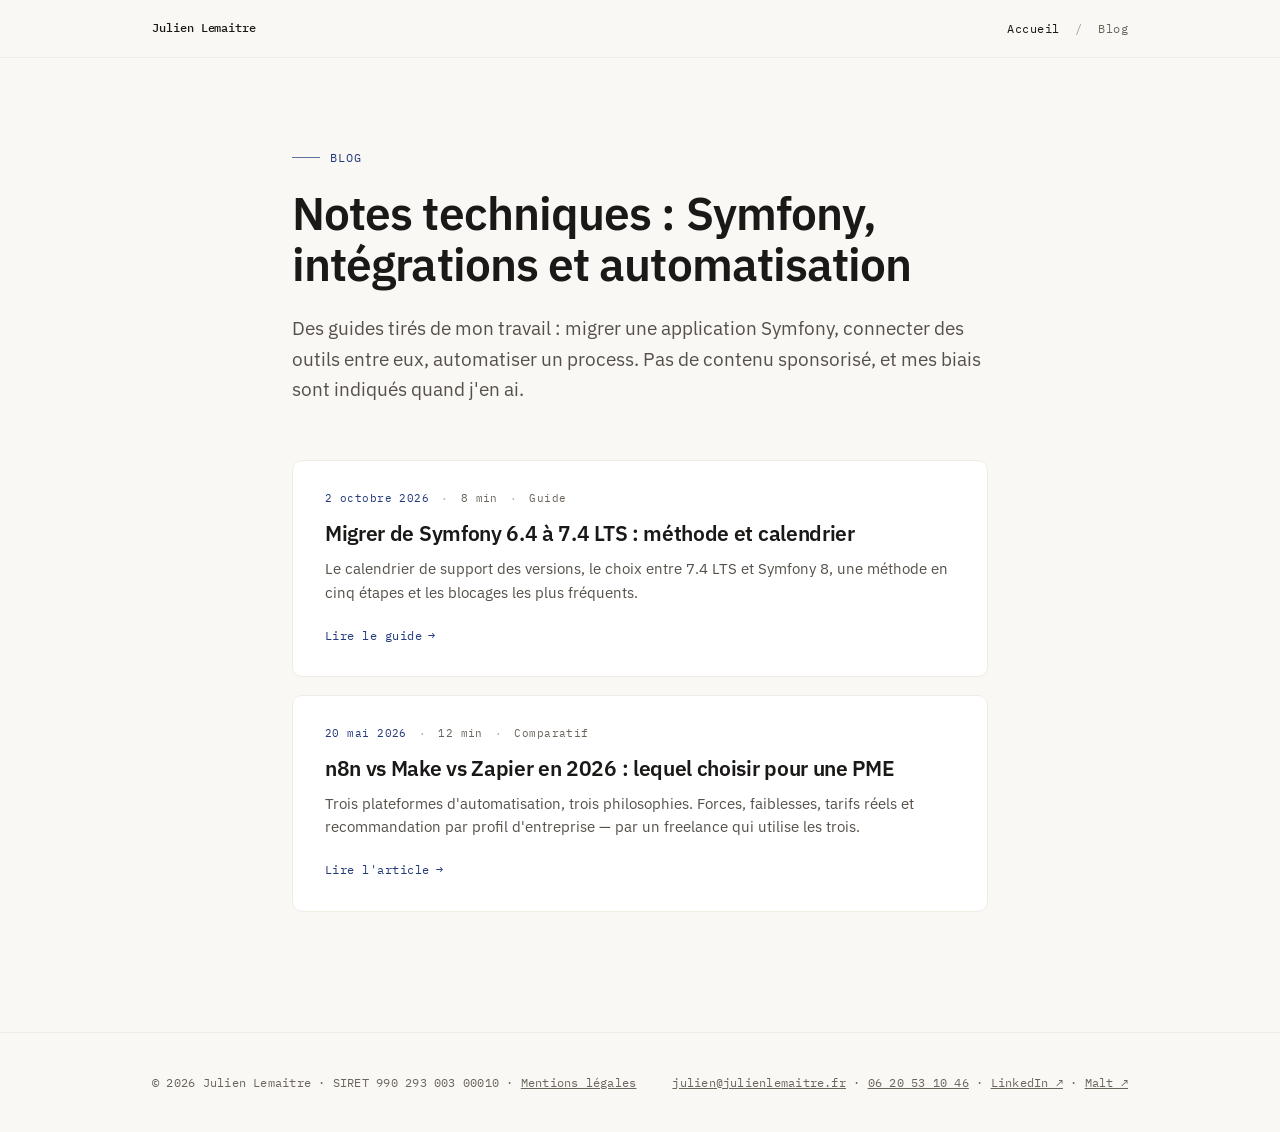
==== commit e2e2b460: "Contact : adresse pro julien@julienlemaitre.fr partout - Remplace j.lemaitre24@gmail.com dans l'accu" ====
--- a/blog/index.html
+++ b/blog/index.html
@@ -232,7 +232,7 @@
 <footer>
   <div class="container">
     <span>© 2026 Julien Lemaitre · SIRET 990 293 003 00010 · <a href="/mentions-legales">Mentions légales</a></span>
-    <span><a href="mailto:j.lemaitre24@gmail.com" data-umami-event="mail-footer">j.lemaitre24@gmail.com</a> · <a href="tel:+33620531046" data-umami-event="phone-footer">06 20 53 10 46</a> · <a href="https://www.linkedin.com/in/julienltm" data-umami-event="linkedin-footer" target="_blank" rel="noopener">LinkedIn ↗</a> · <a href="https://malt.fr/profile/julienlemaitre" data-umami-event="malt-footer" target="_blank" rel="noopener">Malt ↗</a></span>
+    <span><a href="mailto:julien@julienlemaitre.fr" data-umami-event="mail-footer">julien@julienlemaitre.fr</a> · <a href="tel:+33620531046" data-umami-event="phone-footer">06 20 53 10 46</a> · <a href="https://www.linkedin.com/in/julienltm" data-umami-event="linkedin-footer" target="_blank" rel="noopener">LinkedIn ↗</a> · <a href="https://malt.fr/profile/julienlemaitre" data-umami-event="malt-footer" target="_blank" rel="noopener">Malt ↗</a></span>
   </div>
 </footer>
 
